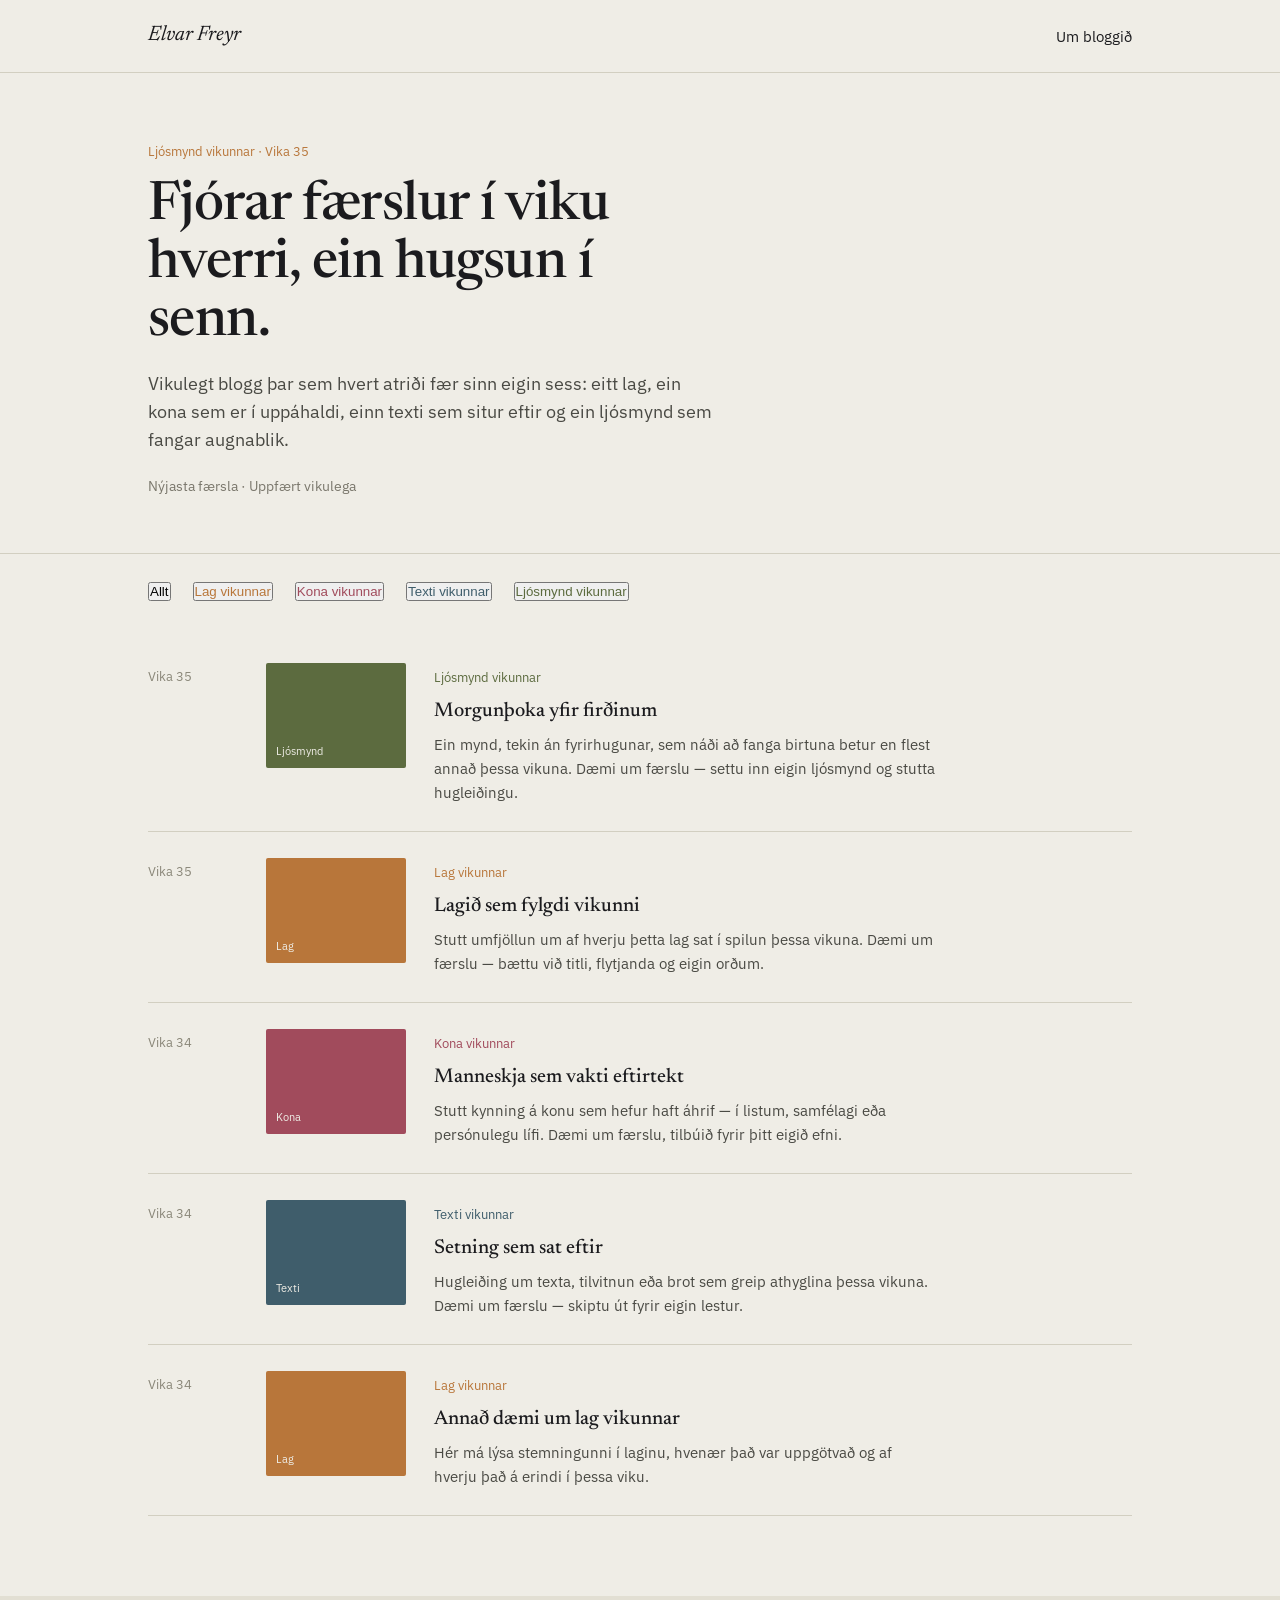
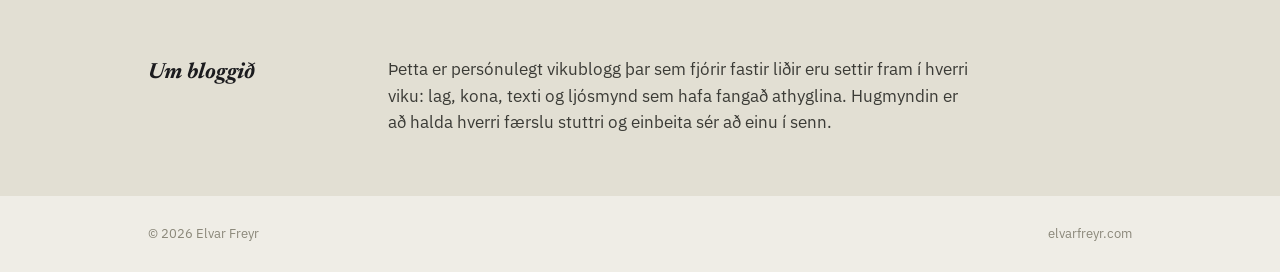
==== index.html @ 78bc09ae "Add files via upload" ====
<!DOCTYPE html>
<html lang="is">
<head>
<meta charset="UTF-8">
<meta name="viewport" content="width=device-width, initial-scale=1.0">
<title>Elvar Freyr — Vikublogg</title>
<link rel="preconnect" href="https://fonts.googleapis.com">
<link rel="preconnect" href="https://fonts.gstatic.com" crossorigin>
<link href="https://fonts.googleapis.com/css2?family=Newsreader:ital,wght@0,400;0,500;1,400;1,500&family=IBM+Plex+Sans:wght@400;500;600&display=swap" rel="stylesheet">
<style>
  :root {
    --ink: #1B1B1E;
    --paper: #EFEDE6;
    --paper-shade: #E2DFD3;
    --line: #D2CFC1;
    --song: #B8763A;
    --woman: #A14B5C;
    --text: #3F5D6B;
    --photo: #5C6B3F;
  }
  * { margin:0; padding:0; box-sizing:border-box; }
  html { scroll-behavior: smooth; }
  body {
    background: var(--paper);
    color: var(--ink);
    font-family: 'IBM Plex Sans', sans-serif;
    font-size: 16.5px;
    line-height: 1.6;
    -webkit-font-smoothing: antialiased;
  }
  @media (prefers-reduced-motion: reduce) {
    * { animation-duration: 0.001ms !important; transition-duration: 0.001ms !important; }
  }
  a { color: inherit; }
  a:focus-visible, button:focus-visible { outline: 2px solid var(--text); outline-offset: 3px; }
  .wrap { max-width: 1040px; margin: 0 auto; padding: 0 28px; }

  header {
    position: sticky; top: 0; z-index: 10;
    background: var(--paper);
    border-bottom: 1px solid var(--line);
  }
  header .wrap { display:flex; align-items:center; justify-content:space-between; height: 72px; }
  .logo { font-family:'Newsreader', serif; font-style:italic; font-size:21px; }
  nav ul { display:flex; gap:26px; list-style:none; }
  nav a { text-decoration:none; font-size:14.5px; }
  nav button.filter-link {
    background:none; border:none; font: inherit; font-size:14.5px; color: var(--ink);
    cursor:pointer; padding:0; border-bottom: 2px solid transparent;
  }
  nav button.filter-link.active { border-bottom-color: currentColor; }

  .hero { padding: 64px 0 56px; border-bottom: 1px solid var(--line); }
  .hero-tag {
    display:inline-block; font-size:13px; color: var(--song);
    margin-bottom: 14px;
  }
  .hero h1 {
    font-family:'Newsreader', serif; font-weight:500;
    font-size: clamp(34px, 5.4vw, 54px);
    line-height: 1.08; max-width: 16ch; letter-spacing:-0.01em;
  }
  .hero p.dek {
    margin-top: 18px; max-width: 52ch; font-size: 17.5px; color:#4A4A44;
  }
  .hero-meta { margin-top: 22px; font-size: 13.5px; color:#7A776C; }

  .filters { padding: 28px 0 0; }
  .filters .wrap { display:flex; gap:22px; flex-wrap:wrap; }

  .archive { padding: 36px 0 80px; }
  .post-list { display:flex; flex-direction:column; }
  .post {
    display:grid;
    grid-template-columns: 90px 140px 1fr;
    gap: 28px;
    align-items: start;
    padding: 26px 0;
    border-bottom: 1px solid var(--line);
  }
  .post .week { font-size:13px; color:#8A8779; padding-top:4px; }
  .post .swatch {
    width: 100%; aspect-ratio: 4/3; border-radius: 2px;
    display:flex; align-items:flex-end; justify-content:flex-start;
    padding: 8px 10px; font-size:11px; color: var(--paper);
  }
  .post h3 { font-family:'Newsreader', serif; font-weight:500; font-size:20px; margin-bottom:6px; }
  .post p { font-size:15px; color:#4A4A44; max-width:56ch; }
  .post .cat {
    display:inline-block; font-size:12.5px; margin-bottom:8px;
  }

  .post[data-cat="lag"] .swatch { background: var(--song); }
  .post[data-cat="kona"] .swatch { background: var(--woman); }
  .post[data-cat="texti"] .swatch { background: var(--text); }
  .post[data-cat="ljosmynd"] .swatch { background: var(--photo); }
  .post[data-cat="lag"] .cat { color: var(--song); }
  .post[data-cat="kona"] .cat { color: var(--woman); }
  .post[data-cat="texti"] .cat { color: var(--text); }
  .post[data-cat="ljosmynd"] .cat { color: var(--photo); }

  .post.hidden { display:none; }

  .about {
    background: var(--paper-shade);
    padding: 60px 0;
  }
  .about .wrap { display:grid; grid-template-columns: 200px 1fr; gap:40px; }
  .about h2 { font-family:'Newsreader', serif; font-style:italic; font-size:22px; }
  .about p { max-width: 58ch; color:#3B3B36; }

  footer {
    padding: 28px 0; font-size:13px; color:#8A8779;
    display:flex; justify-content:space-between;
  }

  @media (max-width: 680px) {
    .post { grid-template-columns: 100px 1fr; }
    .post .week { grid-column: 1 / -1; padding-top:0; }
    nav ul { display:none; }
    .about .wrap { grid-template-columns: 1fr; gap:14px; }
    .filters .wrap { gap:14px; }
  }
</style>
</head>
<body>

<header>
  <div class="wrap">
    <div class="logo">Elvar Freyr</div>
    <nav aria-label="Aðalvalmynd">
      <ul>
        <li><a href="#um">Um bloggið</a></li>
      </ul>
    </nav>
  </div>
</header>

<section class="hero">
  <div class="wrap">
    <span class="hero-tag">Ljósmynd vikunnar · Vika 35</span>
    <h1>Fjórar færslur í viku hverri, ein hugsun í senn.</h1>
    <p class="dek">Vikulegt blogg þar sem hvert atriði fær sinn eigin sess: eitt lag, ein kona sem er í uppáhaldi, einn texti sem situr eftir og ein ljósmynd sem fangar augnablik.</p>
    <div class="hero-meta">Nýjasta færsla · Uppfært vikulega</div>
  </div>
</section>

<section class="filters">
  <div class="wrap" role="tablist" aria-label="Sía eftir flokki">
    <button class="filter-link active" data-filter="all">Allt</button>
    <button class="filter-link" data-filter="lag" style="color:var(--song)">Lag vikunnar</button>
    <button class="filter-link" data-filter="kona" style="color:var(--woman)">Kona vikunnar</button>
    <button class="filter-link" data-filter="texti" style="color:var(--text)">Texti vikunnar</button>
    <button class="filter-link" data-filter="ljosmynd" style="color:var(--photo)">Ljósmynd vikunnar</button>
  </div>
</section>

<section class="archive">
  <div class="wrap">
    <div class="post-list" id="postList">

      <article class="post" data-cat="ljosmynd">
        <div class="week">Vika 35</div>
        <div class="swatch">Ljósmynd</div>
        <div>
          <span class="cat">Ljósmynd vikunnar</span>
          <h3>Morgunþoka yfir firðinum</h3>
          <p>Ein mynd, tekin án fyrirhugunar, sem náði að fanga birtuna betur en flest annað þessa vikuna. Dæmi um færslu — settu inn eigin ljósmynd og stutta hugleiðingu.</p>
        </div>
      </article>

      <article class="post" data-cat="lag">
        <div class="week">Vika 35</div>
        <div class="swatch">Lag</div>
        <div>
          <span class="cat">Lag vikunnar</span>
          <h3>Lagið sem fylgdi vikunni</h3>
          <p>Stutt umfjöllun um af hverju þetta lag sat í spilun þessa vikuna. Dæmi um færslu — bættu við titli, flytjanda og eigin orðum.</p>
        </div>
      </article>

      <article class="post" data-cat="kona">
        <div class="week">Vika 34</div>
        <div class="swatch">Kona</div>
        <div>
          <span class="cat">Kona vikunnar</span>
          <h3>Manneskja sem vakti eftirtekt</h3>
          <p>Stutt kynning á konu sem hefur haft áhrif — í listum, samfélagi eða persónulegu lífi. Dæmi um færslu, tilbúið fyrir þitt eigið efni.</p>
        </div>
      </article>

      <article class="post" data-cat="texti">
        <div class="week">Vika 34</div>
        <div class="swatch">Texti</div>
        <div>
          <span class="cat">Texti vikunnar</span>
          <h3>Setning sem sat eftir</h3>
          <p>Hugleiðing um texta, tilvitnun eða brot sem greip athyglina þessa vikuna. Dæmi um færslu — skiptu út fyrir eigin lestur.</p>
        </div>
      </article>

      <article class="post" data-cat="lag">
        <div class="week">Vika 34</div>
        <div class="swatch">Lag</div>
        <div>
          <span class="cat">Lag vikunnar</span>
          <h3>Annað dæmi um lag vikunnar</h3>
          <p>Hér má lýsa stemningunni í laginu, hvenær það var uppgötvað og af hverju það á erindi í þessa viku.</p>
        </div>
      </article>

    </div>
  </div>
</section>

<section class="about" id="um">
  <div class="wrap">
    <h2>Um bloggið</h2>
    <p>Þetta er persónulegt vikublogg þar sem fjórir fastir liðir eru settir fram í hverri viku: lag, kona, texti og ljósmynd sem hafa fangað athyglina. Hugmyndin er að halda hverri færslu stuttri og einbeita sér að einu í senn.</p>
  </div>
</section>

<footer>
  <div class="wrap" style="display:flex; justify-content:space-between; width:100%;">
    <span>© 2026 Elvar Freyr</span>
    <span>elvarfreyr.com</span>
  </div>
</footer>

<script>
  const buttons = document.querySelectorAll('.filter-link');
  const posts = document.querySelectorAll('.post');
  buttons.forEach(btn => {
    btn.addEventListener('click', () => {
      buttons.forEach(b => b.classList.remove('active'));
      btn.classList.add('active');
      const filter = btn.dataset.filter;
      posts.forEach(p => {
        p.classList.toggle('hidden', filter !== 'all' && p.dataset.cat !== filter);
      });
    });
  });
</script>

</body>
</html>
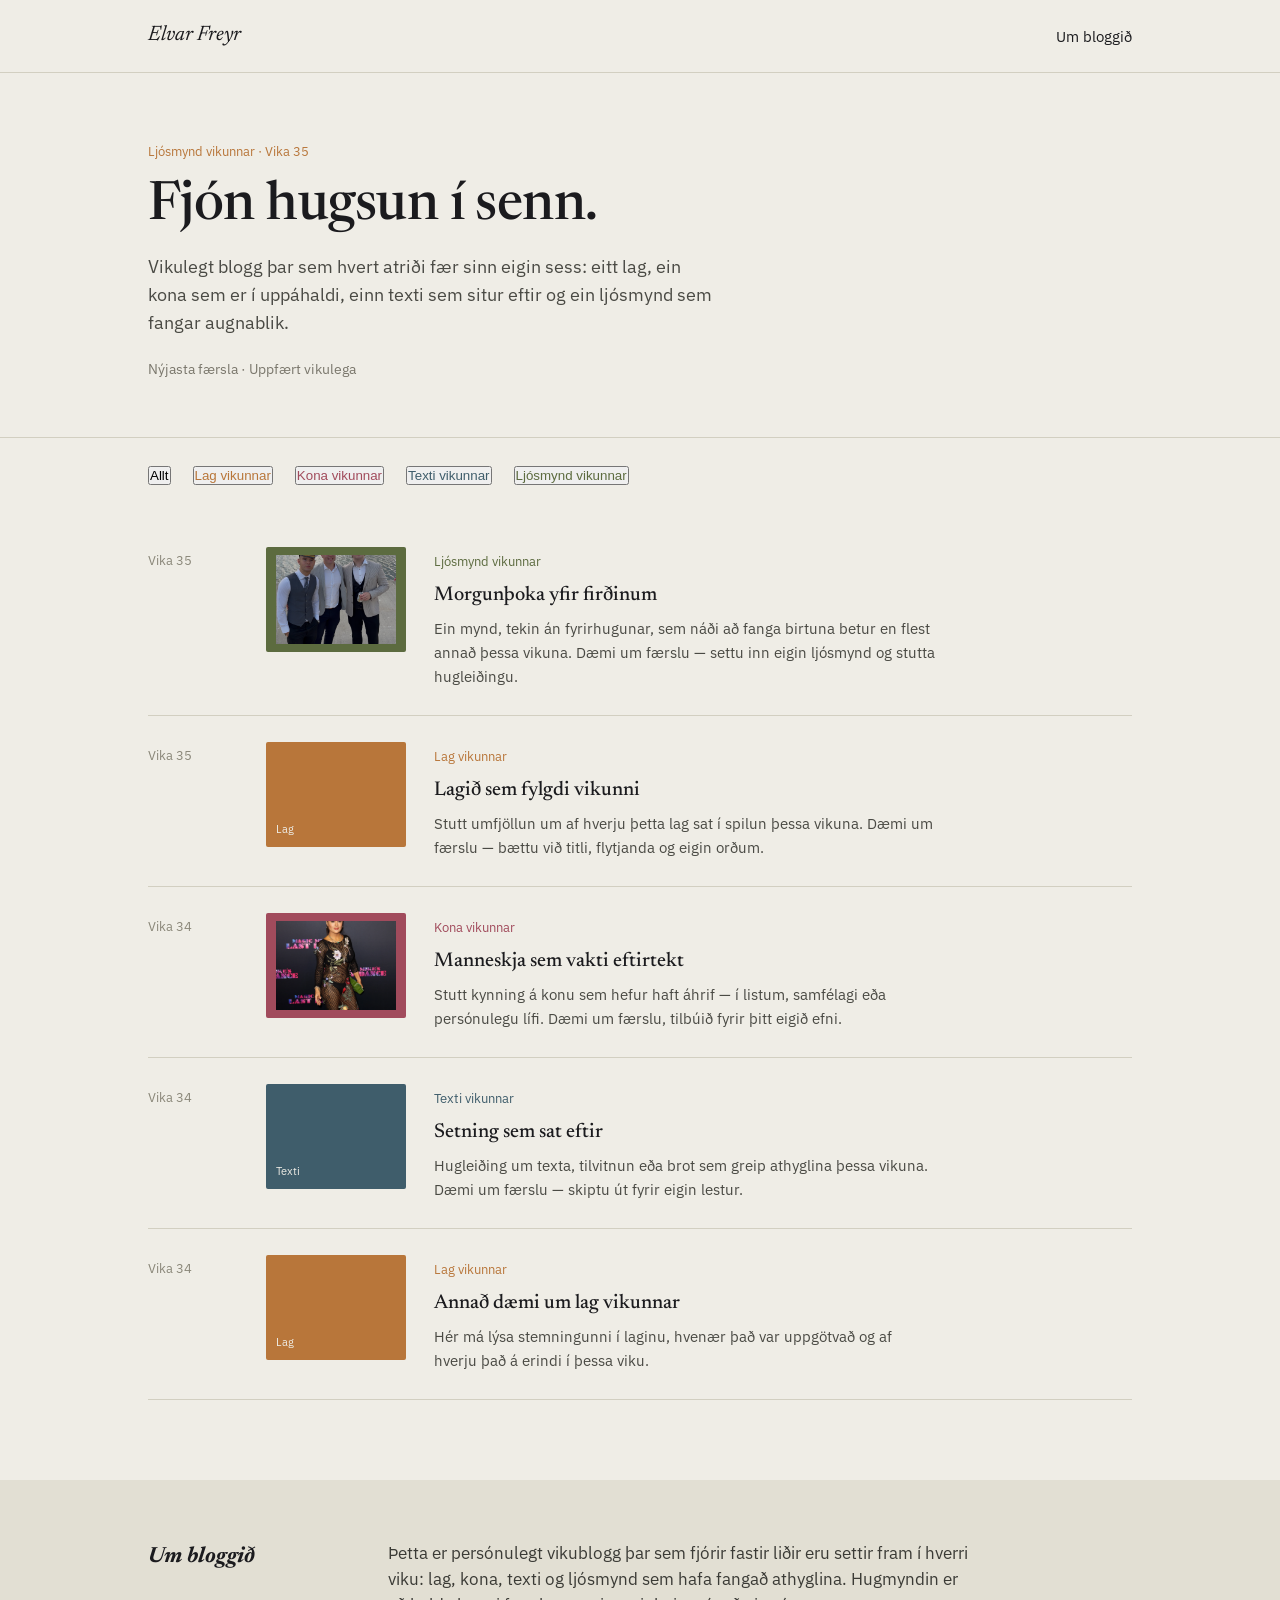
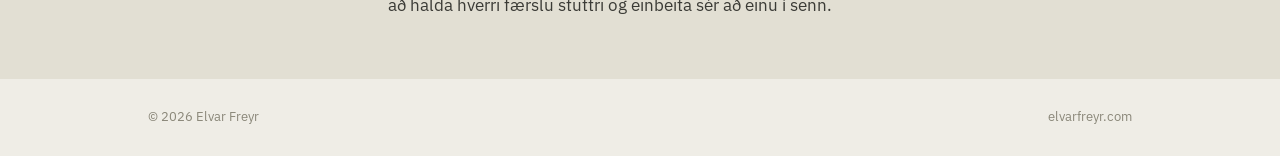
==== commit a6133040: "fyrsta test" ====
--- a/index.html
+++ b/index.html
@@ -83,7 +83,13 @@
     width: 100%; aspect-ratio: 4/3; border-radius: 2px;
     display:flex; align-items:flex-end; justify-content:flex-start;
     padding: 8px 10px; font-size:11px; color: var(--paper);
-  }
+    overflow:hidden;
+  }
+  .post .swatch img {
+    display:block; width:100%; height:100%; object-fit:cover;
+  }
+  .post[data-cat="ljosmynd"] .swatch img { object-position:center 58%; }
+  .post[data-cat="kona"] .swatch img { object-position:center 28%; }
   .post h3 { font-family:'Newsreader', serif; font-weight:500; font-size:20px; margin-bottom:6px; }
   .post p { font-size:15px; color:#4A4A44; max-width:56ch; }
   .post .cat {
@@ -139,7 +145,7 @@
 <section class="hero">
   <div class="wrap">
     <span class="hero-tag">Ljósmynd vikunnar · Vika 35</span>
-    <h1>Fjórar færslur í viku hverri, ein hugsun í senn.</h1>
+    <h1>Fjón hugsun í senn.</h1>
     <p class="dek">Vikulegt blogg þar sem hvert atriði fær sinn eigin sess: eitt lag, ein kona sem er í uppáhaldi, einn texti sem situr eftir og ein ljósmynd sem fangar augnablik.</p>
     <div class="hero-meta">Nýjasta færsla · Uppfært vikulega</div>
   </div>
@@ -161,7 +167,7 @@
 
       <article class="post" data-cat="ljosmynd">
         <div class="week">Vika 35</div>
-        <div class="swatch">Ljósmynd</div>
+        <div class="swatch"><img src="Images/Elli_Steinar_Snekkja.PNG" alt="Þrír menn við höfnina" loading="lazy"></div>
         <div>
           <span class="cat">Ljósmynd vikunnar</span>
           <h3>Morgunþoka yfir firðinum</h3>
@@ -181,7 +187,7 @@
 
       <article class="post" data-cat="kona">
         <div class="week">Vika 34</div>
-        <div class="swatch">Kona</div>
+        <div class="swatch"><img src="Images/Selma.WEBP" alt="Selma á rauðum dregli" loading="lazy"></div>
         <div>
           <span class="cat">Kona vikunnar</span>
           <h3>Manneskja sem vakti eftirtekt</h3>
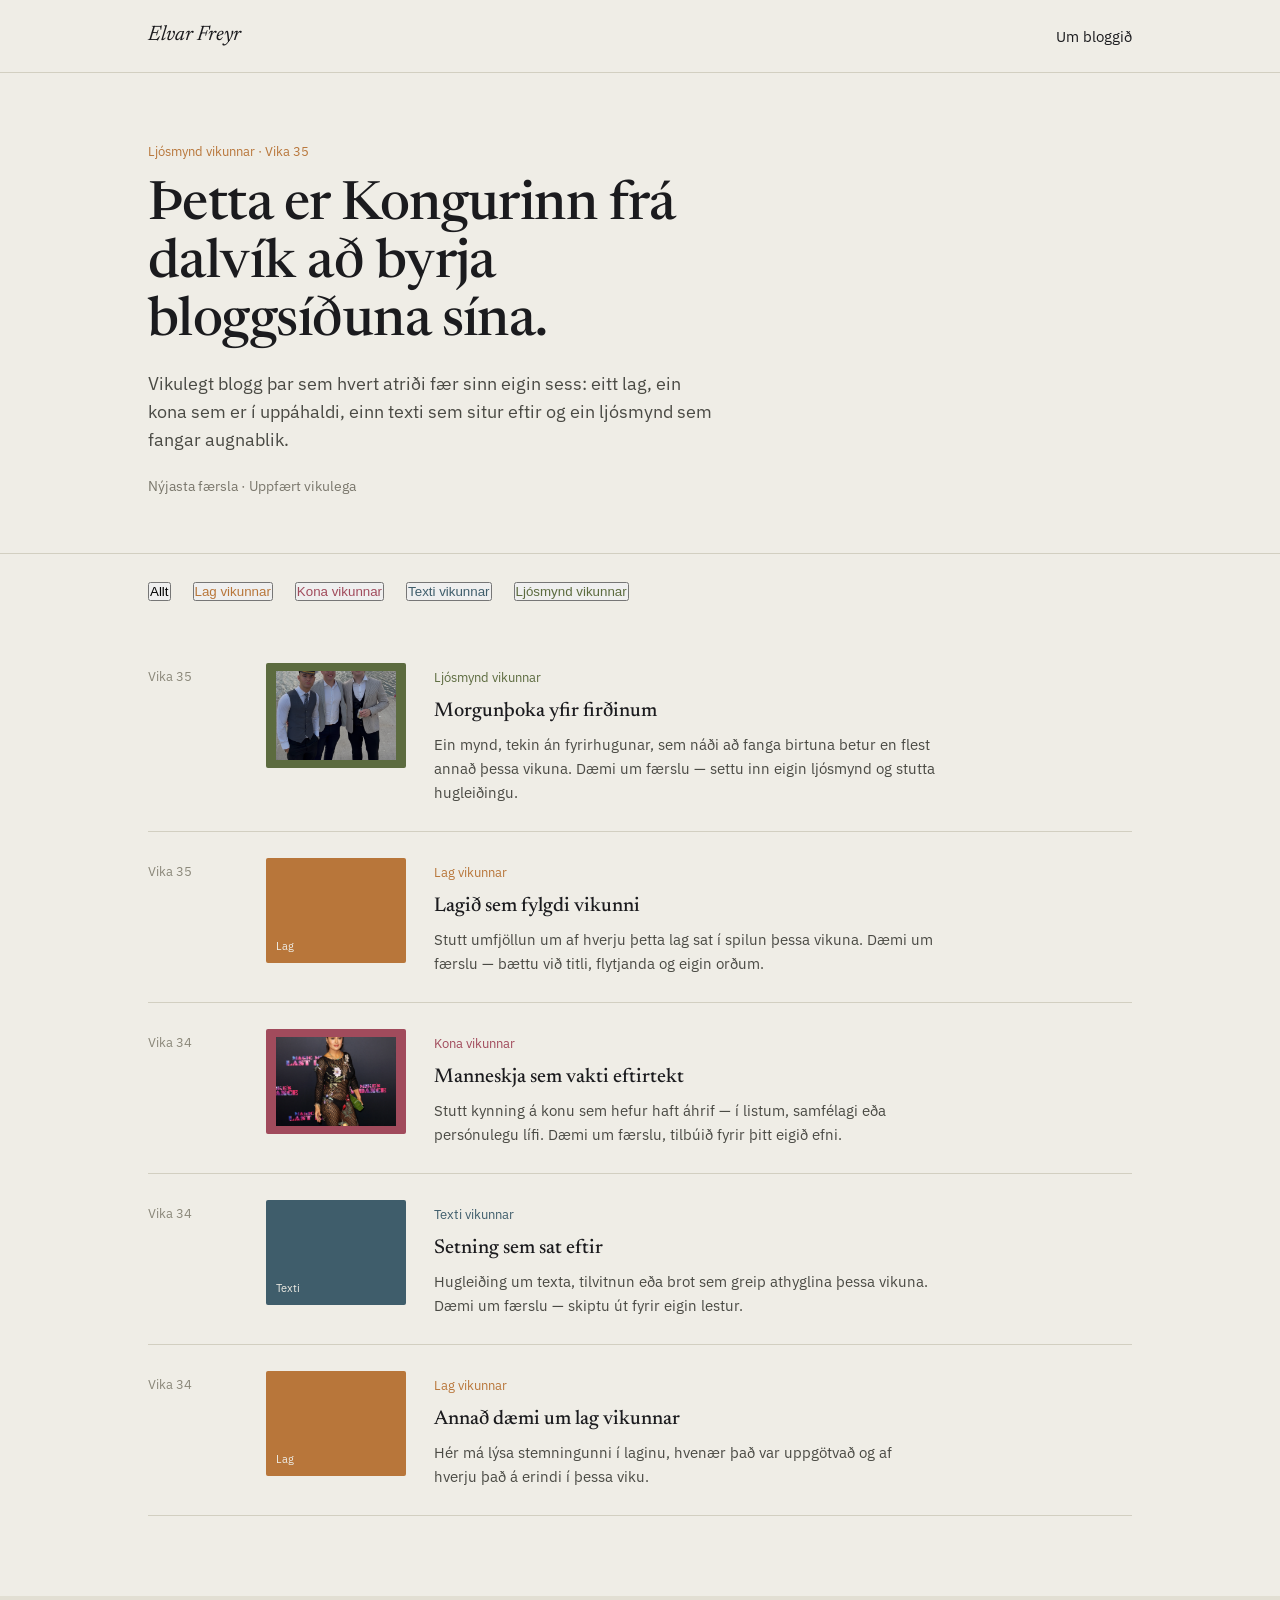
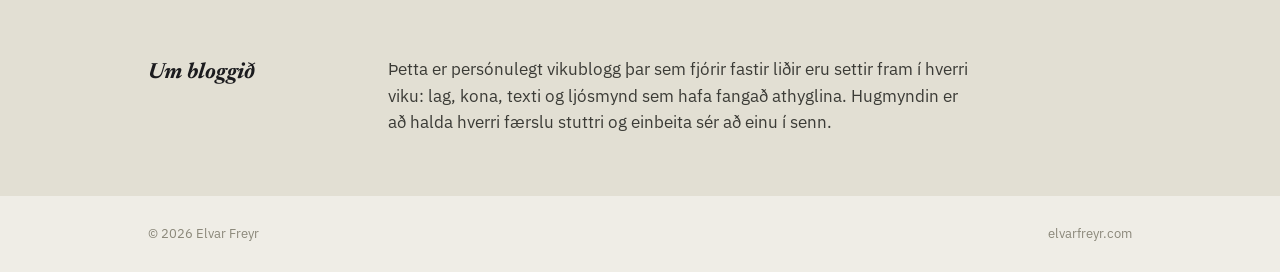
==== commit 6ef864cb: "Update index.html" ====
--- a/index.html
+++ b/index.html
@@ -145,7 +145,7 @@
 <section class="hero">
   <div class="wrap">
     <span class="hero-tag">Ljósmynd vikunnar · Vika 35</span>
-    <h1>Fjón hugsun í senn.</h1>
+    <h1>Þetta er Kongurinn frá dalvík að byrja bloggsíðuna sína.</h1>
     <p class="dek">Vikulegt blogg þar sem hvert atriði fær sinn eigin sess: eitt lag, ein kona sem er í uppáhaldi, einn texti sem situr eftir og ein ljósmynd sem fangar augnablik.</p>
     <div class="hero-meta">Nýjasta færsla · Uppfært vikulega</div>
   </div>
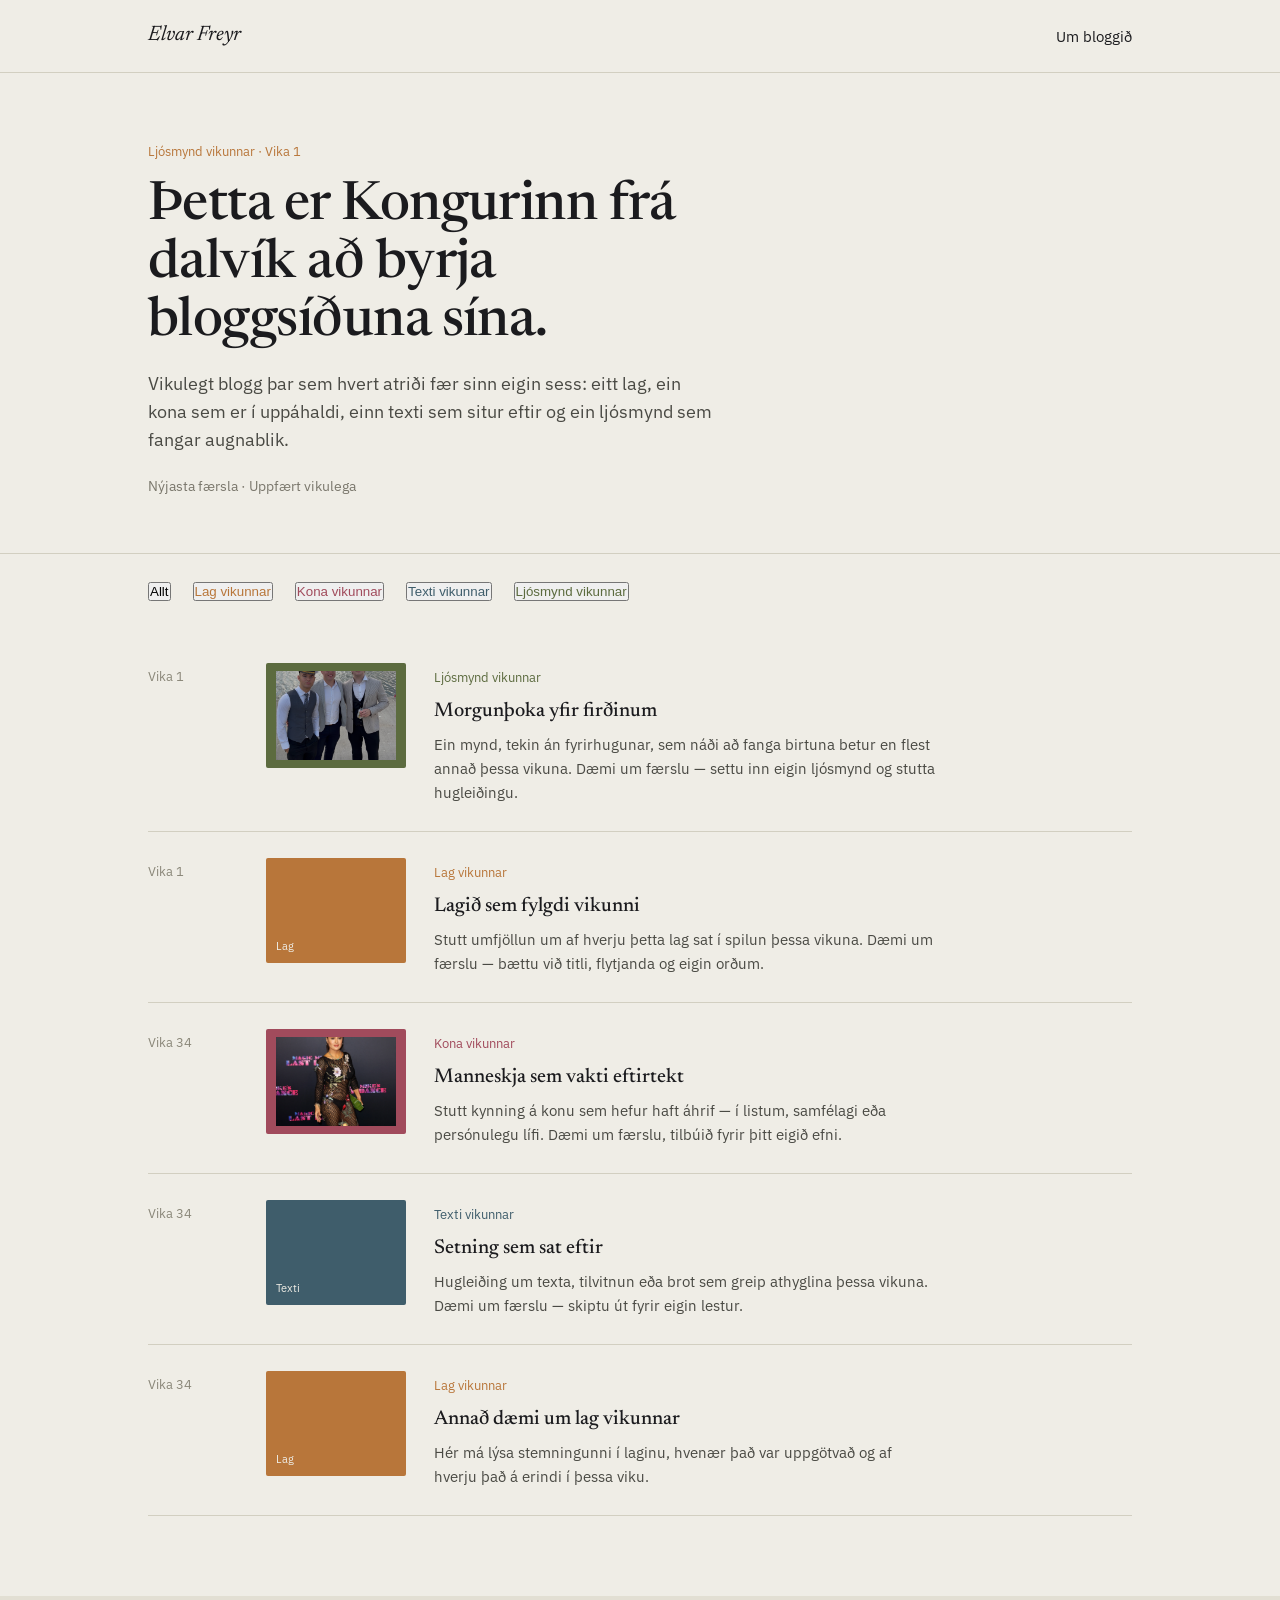
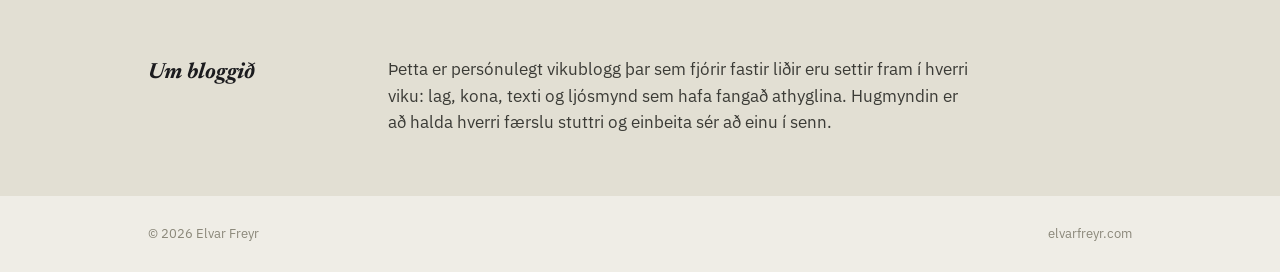
==== commit b35668ac: "vika 1" ====
--- a/index.html
+++ b/index.html
@@ -144,7 +144,7 @@
 
 <section class="hero">
   <div class="wrap">
-    <span class="hero-tag">Ljósmynd vikunnar · Vika 35</span>
+    <span class="hero-tag">Ljósmynd vikunnar · Vika 1</span>
     <h1>Þetta er Kongurinn frá dalvík að byrja bloggsíðuna sína.</h1>
     <p class="dek">Vikulegt blogg þar sem hvert atriði fær sinn eigin sess: eitt lag, ein kona sem er í uppáhaldi, einn texti sem situr eftir og ein ljósmynd sem fangar augnablik.</p>
     <div class="hero-meta">Nýjasta færsla · Uppfært vikulega</div>
@@ -166,7 +166,7 @@
     <div class="post-list" id="postList">
 
       <article class="post" data-cat="ljosmynd">
-        <div class="week">Vika 35</div>
+        <div class="week">Vika 1</div>
         <div class="swatch"><img src="Images/Elli_Steinar_Snekkja.PNG" alt="Þrír menn við höfnina" loading="lazy"></div>
         <div>
           <span class="cat">Ljósmynd vikunnar</span>
@@ -176,7 +176,7 @@
       </article>
 
       <article class="post" data-cat="lag">
-        <div class="week">Vika 35</div>
+        <div class="week">Vika 1</div>
         <div class="swatch">Lag</div>
         <div>
           <span class="cat">Lag vikunnar</span>
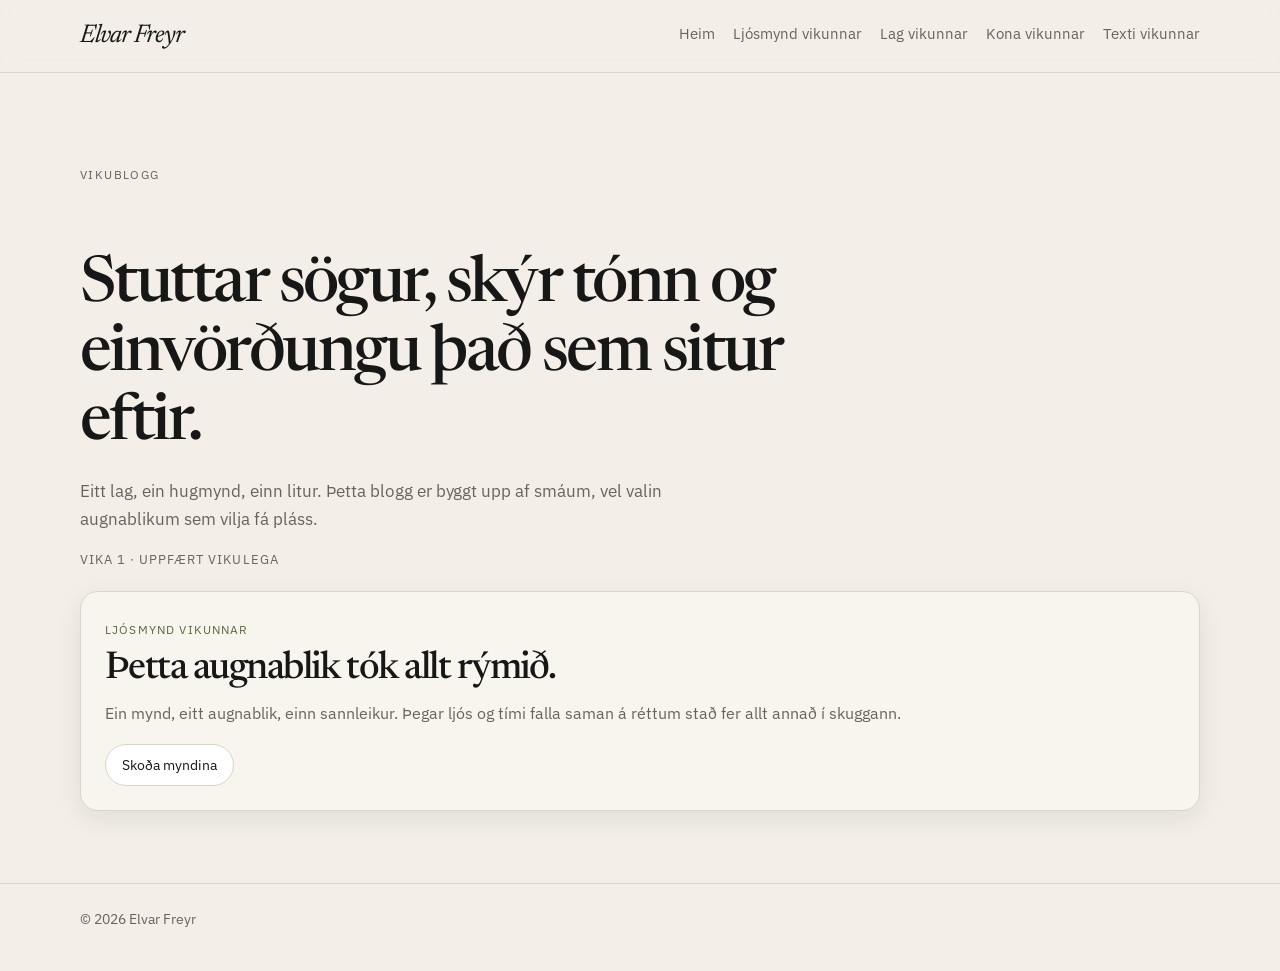
==== commit 1a2a9ef5: "vika 1 test" ====
--- a/index.html
+++ b/index.html
@@ -1,252 +1,52 @@
 <!DOCTYPE html>
 <html lang="is">
-<head>
-<meta charset="UTF-8">
-<meta name="viewport" content="width=device-width, initial-scale=1.0">
-<title>Elvar Freyr — Vikublogg</title>
-<link rel="preconnect" href="https://fonts.googleapis.com">
-<link rel="preconnect" href="https://fonts.gstatic.com" crossorigin>
-<link href="https://fonts.googleapis.com/css2?family=Newsreader:ital,wght@0,400;0,500;1,400;1,500&family=IBM+Plex+Sans:wght@400;500;600&display=swap" rel="stylesheet">
-<style>
-  :root {
-    --ink: #1B1B1E;
-    --paper: #EFEDE6;
-    --paper-shade: #E2DFD3;
-    --line: #D2CFC1;
-    --song: #B8763A;
-    --woman: #A14B5C;
-    --text: #3F5D6B;
-    --photo: #5C6B3F;
-  }
-  * { margin:0; padding:0; box-sizing:border-box; }
-  html { scroll-behavior: smooth; }
-  body {
-    background: var(--paper);
-    color: var(--ink);
-    font-family: 'IBM Plex Sans', sans-serif;
-    font-size: 16.5px;
-    line-height: 1.6;
-    -webkit-font-smoothing: antialiased;
-  }
-  @media (prefers-reduced-motion: reduce) {
-    * { animation-duration: 0.001ms !important; transition-duration: 0.001ms !important; }
-  }
-  a { color: inherit; }
-  a:focus-visible, button:focus-visible { outline: 2px solid var(--text); outline-offset: 3px; }
-  .wrap { max-width: 1040px; margin: 0 auto; padding: 0 28px; }
+  <head>
+    <meta charset="UTF-8" />
+    <meta name="viewport" content="width=device-width, initial-scale=1.0" />
+    <title>Elvar Freyr — Vikublogg</title>
+    <link rel="preconnect" href="https://fonts.googleapis.com" />
+    <link rel="preconnect" href="https://fonts.gstatic.com" crossorigin />
+    <link href="https://fonts.googleapis.com/css2?family=Newsreader:ital,wght@0,400;0,500;1,400;1,500&family=IBM+Plex+Sans:wght@400;500;600;700&display=swap" rel="stylesheet" />
+    <link rel="stylesheet" href="styles.css" />
+  </head>
+  <body>
+    <header class="site-header">
+      <div class="container">
+        <a class="brand" href="index.html">Elvar Freyr</a>
+        <nav class="site-nav" aria-label="Aðalvalmynd">
+          <a href="index.html">Heim</a>
+          <a href="ljosmynd-vikunar.html">Ljósmynd vikunnar</a>
+          <a href="lag-vikunar.html">Lag vikunnar</a>
+          <a href="kona-vikunar.html">Kona vikunnar</a>
+          <a href="texti-vikunar.html">Texti vikunnar</a>
+        </nav>
+      </div>
+    </header>
 
-  header {
-    position: sticky; top: 0; z-index: 10;
-    background: var(--paper);
-    border-bottom: 1px solid var(--line);
-  }
-  header .wrap { display:flex; align-items:center; justify-content:space-between; height: 72px; }
-  .logo { font-family:'Newsreader', serif; font-style:italic; font-size:21px; }
-  nav ul { display:flex; gap:26px; list-style:none; }
-  nav a { text-decoration:none; font-size:14.5px; }
-  nav button.filter-link {
-    background:none; border:none; font: inherit; font-size:14.5px; color: var(--ink);
-    cursor:pointer; padding:0; border-bottom: 2px solid transparent;
-  }
-  nav button.filter-link.active { border-bottom-color: currentColor; }
+    <main class="page-shell">
+      <section class="hero">
+        <div class="container">
+          <span class="eyebrow">Vikublogg</span>
+          <h1>Stuttar sögur, skýr tónn og einvörðungu það sem situr eftir.</h1>
+          <p class="lead">Eitt lag, ein hugmynd, einn litur. Þetta blogg er byggt upp af smáum, vel valin augnablikum sem vilja fá pláss.</p>
+          <div class="meta">Vika 1 · Uppfært vikulega</div>
+        </div>
+      </section>
 
-  .hero { padding: 64px 0 56px; border-bottom: 1px solid var(--line); }
-  .hero-tag {
-    display:inline-block; font-size:13px; color: var(--song);
-    margin-bottom: 14px;
-  }
-  .hero h1 {
-    font-family:'Newsreader', serif; font-weight:500;
-    font-size: clamp(34px, 5.4vw, 54px);
-    line-height: 1.08; max-width: 16ch; letter-spacing:-0.01em;
-  }
-  .hero p.dek {
-    margin-top: 18px; max-width: 52ch; font-size: 17.5px; color:#4A4A44;
-  }
-  .hero-meta { margin-top: 22px; font-size: 13.5px; color:#7A776C; }
+      <section class="container">
+        <article class="feature-card photo">
+          <span class="tag">Ljósmynd vikunnar</span>
+          <h2>Þetta augnablik tók allt rýmið.</h2>
+          <p>Ein mynd, eitt augnablik, einn sannleikur. Þegar ljós og tími falla saman á réttum stað fer allt annað í skuggann.</p>
+          <div class="button-row">
+            <a class="button" href="ljosmynd-vikunar.html">Skoða myndina</a>
+          </div>
+        </article>
+      </section>
+    </main>
 
-  .filters { padding: 28px 0 0; }
-  .filters .wrap { display:flex; gap:22px; flex-wrap:wrap; }
-
-  .archive { padding: 36px 0 80px; }
-  .post-list { display:flex; flex-direction:column; }
-  .post {
-    display:grid;
-    grid-template-columns: 90px 140px 1fr;
-    gap: 28px;
-    align-items: start;
-    padding: 26px 0;
-    border-bottom: 1px solid var(--line);
-  }
-  .post .week { font-size:13px; color:#8A8779; padding-top:4px; }
-  .post .swatch {
-    width: 100%; aspect-ratio: 4/3; border-radius: 2px;
-    display:flex; align-items:flex-end; justify-content:flex-start;
-    padding: 8px 10px; font-size:11px; color: var(--paper);
-    overflow:hidden;
-  }
-  .post .swatch img {
-    display:block; width:100%; height:100%; object-fit:cover;
-  }
-  .post[data-cat="ljosmynd"] .swatch img { object-position:center 58%; }
-  .post[data-cat="kona"] .swatch img { object-position:center 28%; }
-  .post h3 { font-family:'Newsreader', serif; font-weight:500; font-size:20px; margin-bottom:6px; }
-  .post p { font-size:15px; color:#4A4A44; max-width:56ch; }
-  .post .cat {
-    display:inline-block; font-size:12.5px; margin-bottom:8px;
-  }
-
-  .post[data-cat="lag"] .swatch { background: var(--song); }
-  .post[data-cat="kona"] .swatch { background: var(--woman); }
-  .post[data-cat="texti"] .swatch { background: var(--text); }
-  .post[data-cat="ljosmynd"] .swatch { background: var(--photo); }
-  .post[data-cat="lag"] .cat { color: var(--song); }
-  .post[data-cat="kona"] .cat { color: var(--woman); }
-  .post[data-cat="texti"] .cat { color: var(--text); }
-  .post[data-cat="ljosmynd"] .cat { color: var(--photo); }
-
-  .post.hidden { display:none; }
-
-  .about {
-    background: var(--paper-shade);
-    padding: 60px 0;
-  }
-  .about .wrap { display:grid; grid-template-columns: 200px 1fr; gap:40px; }
-  .about h2 { font-family:'Newsreader', serif; font-style:italic; font-size:22px; }
-  .about p { max-width: 58ch; color:#3B3B36; }
-
-  footer {
-    padding: 28px 0; font-size:13px; color:#8A8779;
-    display:flex; justify-content:space-between;
-  }
-
-  @media (max-width: 680px) {
-    .post { grid-template-columns: 100px 1fr; }
-    .post .week { grid-column: 1 / -1; padding-top:0; }
-    nav ul { display:none; }
-    .about .wrap { grid-template-columns: 1fr; gap:14px; }
-    .filters .wrap { gap:14px; }
-  }
-</style>
-</head>
-<body>
-
-<header>
-  <div class="wrap">
-    <div class="logo">Elvar Freyr</div>
-    <nav aria-label="Aðalvalmynd">
-      <ul>
-        <li><a href="#um">Um bloggið</a></li>
-      </ul>
-    </nav>
-  </div>
-</header>
-
-<section class="hero">
-  <div class="wrap">
-    <span class="hero-tag">Ljósmynd vikunnar · Vika 1</span>
-    <h1>Þetta er Kongurinn frá dalvík að byrja bloggsíðuna sína.</h1>
-    <p class="dek">Vikulegt blogg þar sem hvert atriði fær sinn eigin sess: eitt lag, ein kona sem er í uppáhaldi, einn texti sem situr eftir og ein ljósmynd sem fangar augnablik.</p>
-    <div class="hero-meta">Nýjasta færsla · Uppfært vikulega</div>
-  </div>
-</section>
-
-<section class="filters">
-  <div class="wrap" role="tablist" aria-label="Sía eftir flokki">
-    <button class="filter-link active" data-filter="all">Allt</button>
-    <button class="filter-link" data-filter="lag" style="color:var(--song)">Lag vikunnar</button>
-    <button class="filter-link" data-filter="kona" style="color:var(--woman)">Kona vikunnar</button>
-    <button class="filter-link" data-filter="texti" style="color:var(--text)">Texti vikunnar</button>
-    <button class="filter-link" data-filter="ljosmynd" style="color:var(--photo)">Ljósmynd vikunnar</button>
-  </div>
-</section>
-
-<section class="archive">
-  <div class="wrap">
-    <div class="post-list" id="postList">
-
-      <article class="post" data-cat="ljosmynd">
-        <div class="week">Vika 1</div>
-        <div class="swatch"><img src="Images/Elli_Steinar_Snekkja.PNG" alt="Þrír menn við höfnina" loading="lazy"></div>
-        <div>
-          <span class="cat">Ljósmynd vikunnar</span>
-          <h3>Morgunþoka yfir firðinum</h3>
-          <p>Ein mynd, tekin án fyrirhugunar, sem náði að fanga birtuna betur en flest annað þessa vikuna. Dæmi um færslu — settu inn eigin ljósmynd og stutta hugleiðingu.</p>
-        </div>
-      </article>
-
-      <article class="post" data-cat="lag">
-        <div class="week">Vika 1</div>
-        <div class="swatch">Lag</div>
-        <div>
-          <span class="cat">Lag vikunnar</span>
-          <h3>Lagið sem fylgdi vikunni</h3>
-          <p>Stutt umfjöllun um af hverju þetta lag sat í spilun þessa vikuna. Dæmi um færslu — bættu við titli, flytjanda og eigin orðum.</p>
-        </div>
-      </article>
-
-      <article class="post" data-cat="kona">
-        <div class="week">Vika 34</div>
-        <div class="swatch"><img src="Images/Selma.WEBP" alt="Selma á rauðum dregli" loading="lazy"></div>
-        <div>
-          <span class="cat">Kona vikunnar</span>
-          <h3>Manneskja sem vakti eftirtekt</h3>
-          <p>Stutt kynning á konu sem hefur haft áhrif — í listum, samfélagi eða persónulegu lífi. Dæmi um færslu, tilbúið fyrir þitt eigið efni.</p>
-        </div>
-      </article>
-
-      <article class="post" data-cat="texti">
-        <div class="week">Vika 34</div>
-        <div class="swatch">Texti</div>
-        <div>
-          <span class="cat">Texti vikunnar</span>
-          <h3>Setning sem sat eftir</h3>
-          <p>Hugleiðing um texta, tilvitnun eða brot sem greip athyglina þessa vikuna. Dæmi um færslu — skiptu út fyrir eigin lestur.</p>
-        </div>
-      </article>
-
-      <article class="post" data-cat="lag">
-        <div class="week">Vika 34</div>
-        <div class="swatch">Lag</div>
-        <div>
-          <span class="cat">Lag vikunnar</span>
-          <h3>Annað dæmi um lag vikunnar</h3>
-          <p>Hér má lýsa stemningunni í laginu, hvenær það var uppgötvað og af hverju það á erindi í þessa viku.</p>
-        </div>
-      </article>
-
-    </div>
-  </div>
-</section>
-
-<section class="about" id="um">
-  <div class="wrap">
-    <h2>Um bloggið</h2>
-    <p>Þetta er persónulegt vikublogg þar sem fjórir fastir liðir eru settir fram í hverri viku: lag, kona, texti og ljósmynd sem hafa fangað athyglina. Hugmyndin er að halda hverri færslu stuttri og einbeita sér að einu í senn.</p>
-  </div>
-</section>
-
-<footer>
-  <div class="wrap" style="display:flex; justify-content:space-between; width:100%;">
-    <span>© 2026 Elvar Freyr</span>
-    <span>elvarfreyr.com</span>
-  </div>
-</footer>
-
-<script>
-  const buttons = document.querySelectorAll('.filter-link');
-  const posts = document.querySelectorAll('.post');
-  buttons.forEach(btn => {
-    btn.addEventListener('click', () => {
-      buttons.forEach(b => b.classList.remove('active'));
-      btn.classList.add('active');
-      const filter = btn.dataset.filter;
-      posts.forEach(p => {
-        p.classList.toggle('hidden', filter !== 'all' && p.dataset.cat !== filter);
-      });
-    });
-  });
-</script>
-
-</body>
+    <footer class="page-footer">
+      <div class="container">© 2026 Elvar Freyr</div>
+    </footer>
+  </body>
 </html>
--- a/styles.css
+++ b/styles.css
@@ -0,0 +1,325 @@
+:root {
+  --ink: #171717;
+  --paper: #f3efe8;
+  --panel: #f8f5ef;
+  --line: #ddd4c8;
+  --muted: #68635d;
+  --song: #b46d38;
+  --woman: #9d4b59;
+  --text: #3d6172;
+  --photo: #5c6b3f;
+  --shadow: rgba(23, 23, 23, 0.08);
+}
+
+* { box-sizing: border-box; }
+
+html { scroll-behavior: smooth; }
+
+body {
+  margin: 0;
+  font-family: "IBM Plex Sans", Arial, sans-serif;
+  background: var(--paper);
+  color: var(--ink);
+  line-height: 1.6;
+}
+
+a { color: inherit; text-decoration: none; }
+
+img { max-width: 100%; display: block; }
+
+.container {
+  width: min(1120px, calc(100% - 32px));
+  margin: 0 auto;
+}
+
+.site-header {
+  position: sticky;
+  top: 0;
+  z-index: 20;
+  background: rgba(243, 239, 232, 0.92);
+  backdrop-filter: blur(10px);
+  border-bottom: 1px solid var(--line);
+}
+
+.site-header .container {
+  display: flex;
+  align-items: center;
+  justify-content: space-between;
+  min-height: 72px;
+  gap: 20px;
+}
+
+.brand {
+  font-family: "Newsreader", Georgia, serif;
+  font-style: italic;
+  font-size: clamp(1.4rem, 2vw, 1.8rem);
+  letter-spacing: -0.04em;
+}
+
+.site-nav {
+  display: flex;
+  align-items: center;
+  gap: 18px;
+  flex-wrap: wrap;
+  font-size: 0.92rem;
+  color: var(--muted);
+}
+
+.site-nav a {
+  position: relative;
+  padding-bottom: 4px;
+}
+
+.site-nav a::after {
+  content: "";
+  position: absolute;
+  left: 0;
+  bottom: 0;
+  width: 100%;
+  height: 1px;
+  background: var(--ink);
+  transform: scaleX(0);
+  transform-origin: left;
+  transition: transform 0.2s ease;
+}
+
+.site-nav a:hover::after,
+.site-nav a:focus-visible::after {
+  transform: scaleX(1);
+}
+
+.page-shell {
+  padding: 56px 0 72px;
+}
+
+.hero {
+  padding: 32px 0 20px;
+}
+
+.eyebrow {
+  display: inline-block;
+  margin-bottom: 14px;
+  font-size: 0.72rem;
+  letter-spacing: 0.12em;
+  text-transform: uppercase;
+  color: var(--muted);
+}
+
+.hero h1, .feature-card h2, .entry h1, .entry h2 {
+  font-family: "Newsreader", Georgia, serif;
+  font-weight: 500;
+  letter-spacing: -0.04em;
+  line-height: 1.08;
+}
+
+.hero h1 {
+  font-size: clamp(2.6rem, 5vw, 4.8rem);
+  max-width: 760px;
+  margin-bottom: 18px;
+}
+
+.hero p.lead {
+  max-width: 640px;
+  font-size: 1.08rem;
+  color: var(--muted);
+}
+
+.meta {
+  margin-top: 18px;
+  color: var(--muted);
+  font-size: 0.8rem;
+  letter-spacing: 0.08em;
+  text-transform: uppercase;
+}
+
+.feature-grid {
+  display: grid;
+  grid-template-columns: repeat(2, minmax(0, 1fr));
+  gap: 18px;
+  margin-top: 42px;
+}
+
+.feature-card {
+  background: var(--panel);
+  border: 1px solid var(--line);
+  border-radius: 18px;
+  padding: 24px;
+  box-shadow: 0 8px 24px var(--shadow);
+}
+
+.feature-card .tag {
+  display: inline-block;
+  margin-bottom: 10px;
+  font-size: 0.72rem;
+  letter-spacing: 0.1em;
+  text-transform: uppercase;
+  color: var(--song);
+}
+
+.feature-card h2 {
+  font-size: clamp(1.8rem, 3vw, 2.6rem);
+  margin: 0 0 10px;
+}
+
+.feature-card p {
+  color: var(--muted);
+  margin: 0 0 18px;
+}
+
+.button-row {
+  display: flex;
+  flex-wrap: wrap;
+  gap: 12px;
+}
+
+.button {
+  display: inline-flex;
+  align-items: center;
+  justify-content: center;
+  min-height: 42px;
+  padding: 0 16px;
+  border-radius: 999px;
+  border: 1px solid var(--line);
+  background: #fff;
+  font-size: 0.88rem;
+  transition: transform 0.2s ease, border-color 0.2s ease;
+}
+
+.button:hover,
+.button:focus-visible {
+  transform: translateY(-1px);
+  border-color: var(--ink);
+}
+
+.feature-card.song .tag { color: var(--song); }
+.feature-card.text .tag { color: var(--text); }
+.feature-card.person .tag { color: var(--woman); }
+.feature-card.photo .tag { color: var(--photo); }
+
+.entry {
+  padding: 52px 0 70px;
+}
+
+.entry .container {
+  max-width: 860px;
+}
+
+.single-entry .container {
+  max-width: 980px;
+}
+
+.compact-header {
+  margin-bottom: 18px;
+}
+
+.story-visual {
+  width: 100%;
+  min-height: 420px;
+  border-radius: 18px;
+  border: 1px solid var(--line);
+  display: grid;
+  place-items: center;
+  font-size: 1.15rem;
+  font-weight: 600;
+  color: rgba(23, 23, 23, 0.7);
+  margin-bottom: 18px;
+  background-size: cover;
+  background-position: center;
+  background-repeat: no-repeat;
+  overflow: hidden;
+}
+
+.story-visual-woman {
+  background: linear-gradient(135deg, #e6c7d2, #a56d78);
+}
+
+.single-text-block {
+  margin-top: 10px;
+  padding-top: 10px;
+  border-top: 1px solid var(--line);
+}
+
+.single-text-block p {
+  margin: 0;
+  font-size: 1.02rem;
+  line-height: 1.8;
+  color: #2d2d2b;
+}
+
+.entry-header {
+  border-bottom: 1px solid var(--line);
+  padding-bottom: 22px;
+  margin-bottom: 28px;
+}
+
+.entry .eyebrow {
+  color: var(--song);
+}
+
+.entry h1 {
+  font-size: clamp(2.5rem, 5vw, 4rem);
+  margin: 8px 0 14px;
+}
+
+.entry .details {
+  display: flex;
+  flex-wrap: wrap;
+  gap: 18px;
+  color: var(--muted);
+  font-size: 0.82rem;
+  letter-spacing: 0.08em;
+  text-transform: uppercase;
+}
+
+.feature-illustration {
+  width: 100%;
+  aspect-ratio: 16 / 10;
+  background: linear-gradient(135deg, #e7d5c1, #d89d69);
+  border-radius: 18px;
+  border: 1px solid var(--line);
+  display: grid;
+  place-items: center;
+  color: rgba(23, 23, 23, 0.7);
+  font-size: 1.1rem;
+  font-weight: 600;
+  margin-bottom: 26px;
+}
+
+.entry p {
+  font-size: 1.04rem;
+  color: #2d2d2b;
+  margin: 0 0 22px;
+}
+
+.quote {
+  margin: 28px 0;
+  padding: 22px 24px;
+  border-left: 3px solid var(--song);
+  background: rgba(180, 109, 56, 0.05);
+  font-family: "Newsreader", Georgia, serif;
+  font-size: clamp(1.3rem, 2vw, 1.8rem);
+  line-height: 1.35;
+}
+
+.page-footer {
+  border-top: 1px solid var(--line);
+  padding: 24px 0 40px;
+  color: var(--muted);
+  font-size: 0.88rem;
+}
+
+@media (max-width: 720px) {
+  .site-header .container {
+    flex-direction: column;
+    justify-content: center;
+    padding: 12px 0 16px;
+  }
+
+  .feature-grid {
+    grid-template-columns: 1fr;
+  }
+
+  .site-nav {
+    justify-content: center;
+  }
+}
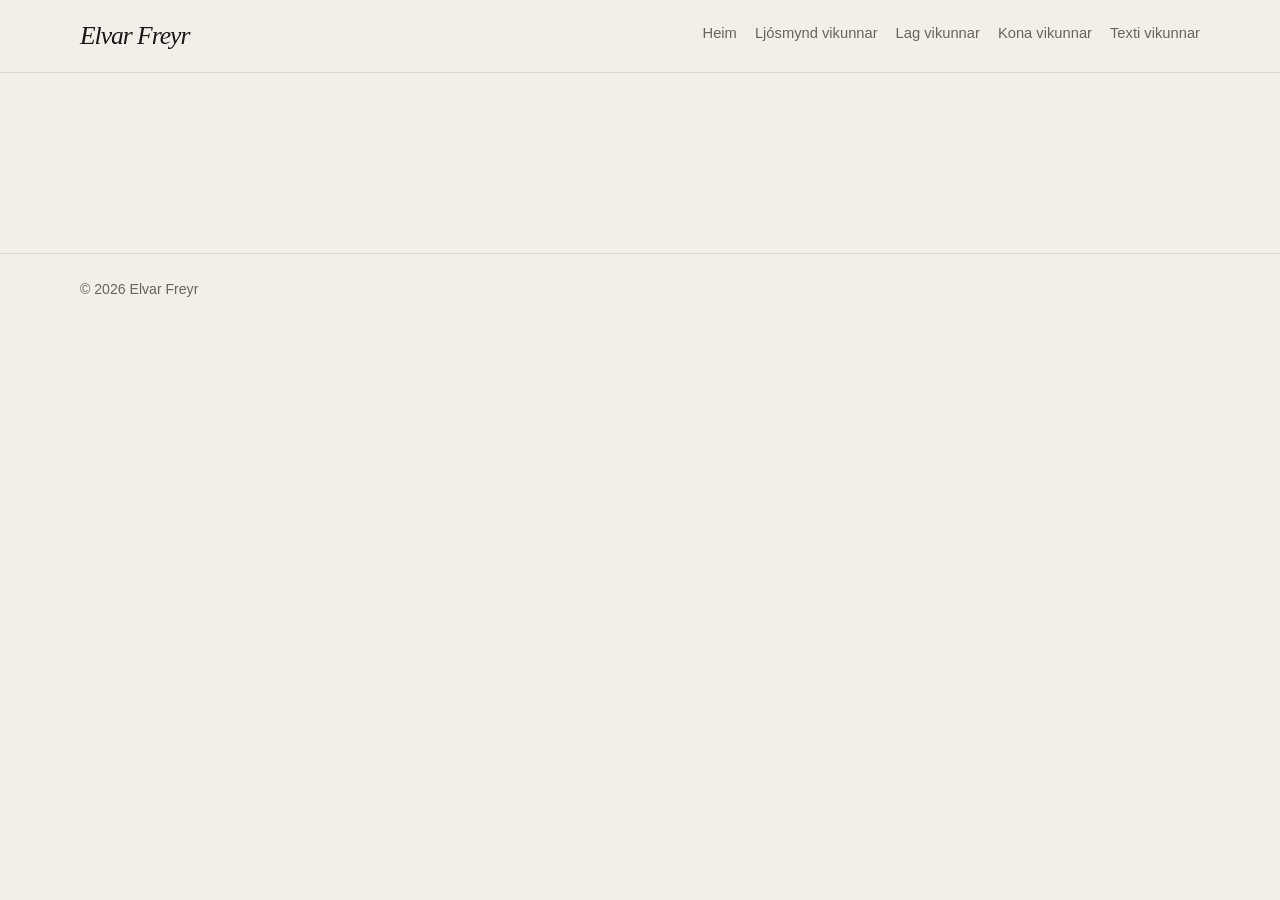
==== commit 346e5550: "addi nörd" ====
--- a/index.html
+++ b/index.html
@@ -2,51 +2,11 @@
 <html lang="is">
   <head>
     <meta charset="UTF-8" />
-    <meta name="viewport" content="width=device-width, initial-scale=1.0" />
-    <title>Elvar Freyr — Vikublogg</title>
-    <link rel="preconnect" href="https://fonts.googleapis.com" />
-    <link rel="preconnect" href="https://fonts.gstatic.com" crossorigin />
-    <link href="https://fonts.googleapis.com/css2?family=Newsreader:ital,wght@0,400;0,500;1,400;1,500&family=IBM+Plex+Sans:wght@400;500;600;700&display=swap" rel="stylesheet" />
-    <link rel="stylesheet" href="styles.css" />
+    <meta http-equiv="refresh" content="0; url=home/" />
+    <link rel="canonical" href="https://elvarfreyr.com/home/" />
+    <title>Elvar Freyr</title>
   </head>
   <body>
-    <header class="site-header">
-      <div class="container">
-        <a class="brand" href="index.html">Elvar Freyr</a>
-        <nav class="site-nav" aria-label="Aðalvalmynd">
-          <a href="index.html">Heim</a>
-          <a href="ljosmynd-vikunar.html">Ljósmynd vikunnar</a>
-          <a href="lag-vikunar.html">Lag vikunnar</a>
-          <a href="kona-vikunar.html">Kona vikunnar</a>
-          <a href="texti-vikunar.html">Texti vikunnar</a>
-        </nav>
-      </div>
-    </header>
-
-    <main class="page-shell">
-      <section class="hero">
-        <div class="container">
-          <span class="eyebrow">Vikublogg</span>
-          <h1>Stuttar sögur, skýr tónn og einvörðungu það sem situr eftir.</h1>
-          <p class="lead">Eitt lag, ein hugmynd, einn litur. Þetta blogg er byggt upp af smáum, vel valin augnablikum sem vilja fá pláss.</p>
-          <div class="meta">Vika 1 · Uppfært vikulega</div>
-        </div>
-      </section>
-
-      <section class="container">
-        <article class="feature-card photo">
-          <span class="tag">Ljósmynd vikunnar</span>
-          <h2>Þetta augnablik tók allt rýmið.</h2>
-          <p>Ein mynd, eitt augnablik, einn sannleikur. Þegar ljós og tími falla saman á réttum stað fer allt annað í skuggann.</p>
-          <div class="button-row">
-            <a class="button" href="ljosmynd-vikunar.html">Skoða myndina</a>
-          </div>
-        </article>
-      </section>
-    </main>
-
-    <footer class="page-footer">
-      <div class="container">© 2026 Elvar Freyr</div>
-    </footer>
+    <p><a href="home/">Opna heimasíðu</a></p>
   </body>
 </html>
